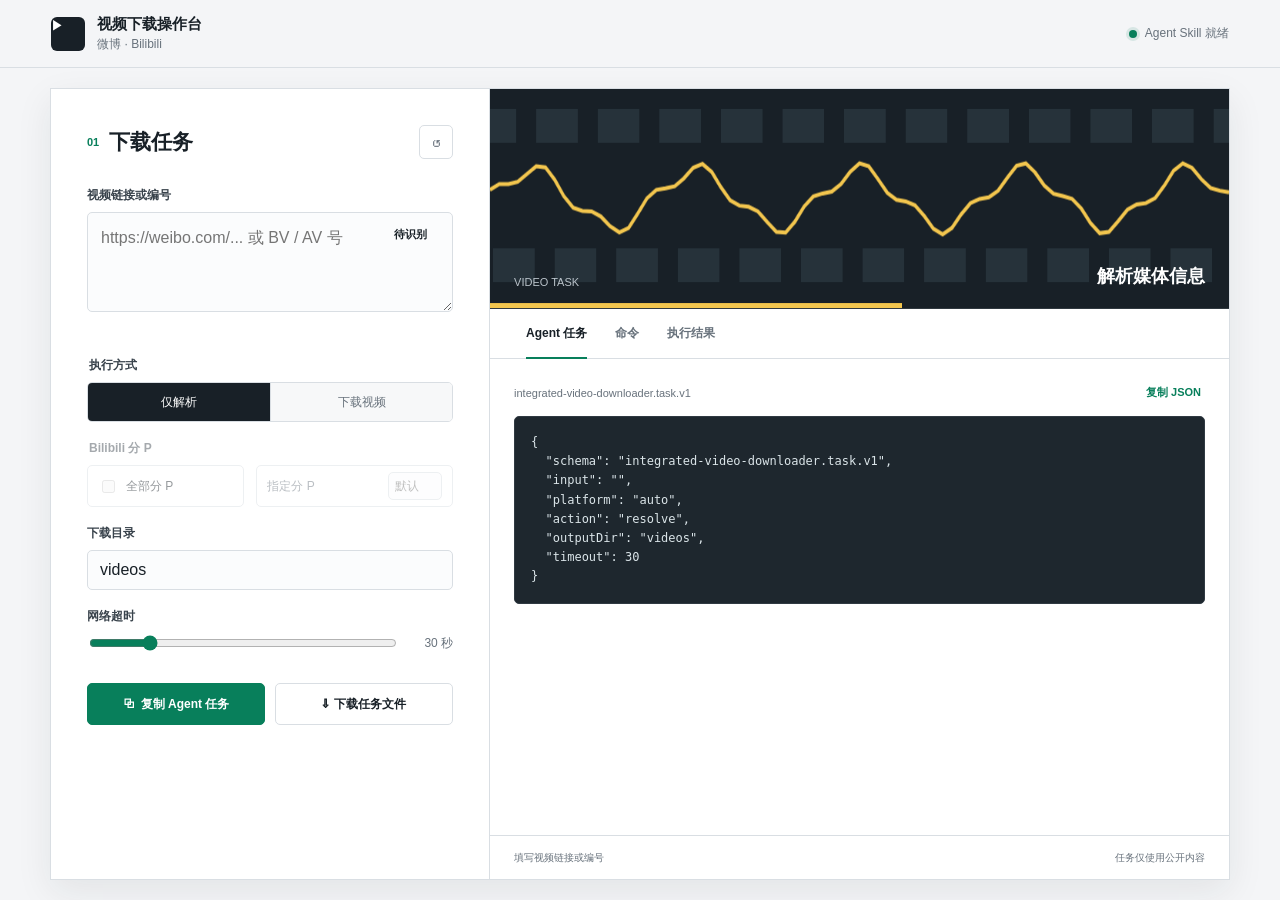
==== web/index.html @ 1642ce27 "Build static video workbench and agent skill" ====
<!doctype html>
<html lang="zh-CN">
<head>
  <meta charset="utf-8">
  <meta name="viewport" content="width=device-width, initial-scale=1">
  <meta name="theme-color" content="#f4f5f7">
  <title>视频下载操作台</title>
  <link rel="stylesheet" href="styles.css">
</head>
<body>
  <header class="topbar">
    <div class="brand">
      <span class="brand-mark" aria-hidden="true">▶</span>
      <div>
        <strong>视频下载操作台</strong>
        <span>微博 · Bilibili</span>
      </div>
    </div>
    <div class="connection-status"><span class="status-dot"></span>Agent Skill 就绪</div>
  </header>

  <main class="workspace">
    <section class="input-pane" aria-labelledby="task-heading">
      <div class="section-heading">
        <div>
          <span class="step-index">01</span>
          <h1 id="task-heading">下载任务</h1>
        </div>
        <button class="icon-button" id="resetButton" type="button" title="重置任务" aria-label="重置任务">↺</button>
      </div>

      <form id="taskForm">
        <label class="field-label" for="videoInput">视频链接或编号</label>
        <div class="url-field">
          <textarea id="videoInput" rows="3" placeholder="https://weibo.com/... 或 BV / AV 号" spellcheck="false"></textarea>
          <span id="platformBadge" class="platform-badge neutral">待识别</span>
        </div>
        <p id="inputError" class="field-error" role="alert"></p>

        <fieldset class="control-group">
          <legend>执行方式</legend>
          <div class="segmented-control">
            <label><input type="radio" name="action" value="resolve" checked><span>仅解析</span></label>
            <label><input type="radio" name="action" value="download"><span>下载视频</span></label>
          </div>
        </fieldset>

        <fieldset class="control-group" id="pageGroup" disabled>
          <legend>Bilibili 分 P</legend>
          <div class="page-controls">
            <label class="check-row"><input id="allPages" type="checkbox"><span>全部分 P</span></label>
            <label class="number-field"><span>指定分 P</span><input id="pageNumber" type="number" min="1" step="1" placeholder="默认"></label>
          </div>
        </fieldset>

        <label class="field-label" for="outputDir">下载目录</label>
        <input id="outputDir" type="text" value="videos" spellcheck="false">

        <label class="field-label" for="timeout">网络超时</label>
        <div class="range-row">
          <input id="timeout" type="range" min="10" max="120" step="5" value="30">
          <output id="timeoutValue" for="timeout">30 秒</output>
        </div>
      </form>

      <div class="primary-actions">
        <button class="primary-button" id="copyTaskButton" type="button"><span aria-hidden="true">⧉</span>复制 Agent 任务</button>
        <button class="secondary-button" id="downloadTaskButton" type="button"><span aria-hidden="true">⇩</span>下载任务文件</button>
      </div>
    </section>

    <section class="output-pane" aria-labelledby="handoff-heading">
      <div class="media-signal" id="mediaSignal">
        <canvas id="signalCanvas" width="960" height="220" aria-label="任务媒体信号预览"></canvas>
        <div class="signal-caption">
          <span id="signalPlatform">等待链接</span>
          <strong id="signalAction">准备任务</strong>
        </div>
      </div>

      <div class="tabs" role="tablist" aria-label="任务输出">
        <button role="tab" aria-selected="true" aria-controls="taskPanel" id="taskTab">Agent 任务</button>
        <button role="tab" aria-selected="false" aria-controls="commandPanel" id="commandTab">命令</button>
        <button role="tab" aria-selected="false" aria-controls="resultPanel" id="resultTab">执行结果</button>
      </div>

      <div class="tab-panel" id="taskPanel" role="tabpanel" aria-labelledby="taskTab">
        <div class="panel-toolbar"><span>integrated-video-downloader.task.v1</span><button id="copyJsonButton" type="button">复制 JSON</button></div>
        <pre id="taskJson"></pre>
      </div>

      <div class="tab-panel" id="commandPanel" role="tabpanel" aria-labelledby="commandTab" hidden>
        <div class="command-switch">
          <button class="active" data-shell="windows" type="button">Windows</button>
          <button data-shell="posix" type="button">macOS / Linux</button>
        </div>
        <pre id="commandText"></pre>
        <button class="inline-action" id="copyCommandButton" type="button">复制命令</button>
      </div>

      <div class="tab-panel result-panel" id="resultPanel" role="tabpanel" aria-labelledby="resultTab" hidden>
        <label class="field-label" for="resultInput">粘贴 Agent 返回的 JSON</label>
        <textarea id="resultInput" rows="7" placeholder='{"ok": true, "downloads": [...]}' spellcheck="false"></textarea>
        <div id="resultSummary" class="result-summary empty">尚无执行结果</div>
      </div>

      <footer class="task-footer">
        <span id="validationState">填写链接后生成任务</span>
        <span>任务仅使用公开内容</span>
      </footer>
    </section>
  </main>

  <div id="toast" class="toast" role="status" aria-live="polite"></div>
  <script src="app.js"></script>
</body>
</html>
---- web/styles.css ----
:root {
  color-scheme: light;
  --bg: #f4f5f7;
  --surface: #ffffff;
  --ink: #182027;
  --muted: #68727c;
  --line: #d9dee3;
  --accent: #087f5b;
  --accent-dark: #086247;
  --yellow: #f3c64e;
  --red: #d9485f;
  --blue: #2878b8;
  --shadow: 0 12px 34px rgba(24, 32, 39, 0.08);
  font-family: Inter, "Segoe UI", "Microsoft YaHei", sans-serif;
}

* { box-sizing: border-box; }
body { margin: 0; min-width: 320px; background: var(--bg); color: var(--ink); }
button, input, textarea { font: inherit; letter-spacing: 0; }
button { cursor: pointer; }

.topbar {
  height: 68px;
  padding: 0 clamp(18px, 4vw, 52px);
  border-bottom: 1px solid var(--line);
  display: flex;
  align-items: center;
  justify-content: space-between;
  background: rgba(244, 245, 247, 0.96);
}

.brand { display: flex; align-items: center; gap: 12px; }
.brand-mark { width: 34px; height: 34px; display: grid; place-items: center; background: var(--ink); color: white; border-radius: 6px; font-size: 13px; }
.brand strong, .brand span { display: block; }
.brand strong { font-size: 15px; }
.brand div > span { margin-top: 2px; color: var(--muted); font-size: 12px; }
.connection-status { font-size: 12px; color: var(--muted); display: flex; align-items: center; gap: 8px; }
.status-dot { width: 8px; height: 8px; border-radius: 50%; background: var(--accent); box-shadow: 0 0 0 3px rgba(8, 127, 91, 0.12); }

.workspace {
  width: min(1180px, calc(100% - 32px));
  min-height: calc(100vh - 108px);
  margin: 20px auto;
  display: grid;
  grid-template-columns: minmax(310px, 0.82fr) minmax(460px, 1.38fr);
  background: var(--surface);
  border: 1px solid var(--line);
  box-shadow: var(--shadow);
}

.input-pane { padding: clamp(22px, 3vw, 36px); border-right: 1px solid var(--line); }
.output-pane { min-width: 0; display: flex; flex-direction: column; }
.section-heading, .section-heading > div { display: flex; align-items: center; }
.section-heading { justify-content: space-between; margin-bottom: 28px; }
.section-heading > div { gap: 10px; }
.step-index { color: var(--accent); font-size: 11px; font-weight: 700; }
h1 { margin: 0; font-size: 21px; line-height: 1.2; letter-spacing: 0; }
.icon-button { width: 34px; height: 34px; border: 1px solid var(--line); border-radius: 5px; background: white; color: var(--muted); font-size: 18px; }
.icon-button:hover { color: var(--ink); border-color: #aeb6be; }

.field-label, legend { display: block; margin: 0 0 8px; color: #39434c; font-size: 12px; font-weight: 700; }
.url-field { position: relative; }
textarea, input[type="text"], input[type="number"] { width: 100%; border: 1px solid var(--line); border-radius: 5px; background: #fbfcfd; color: var(--ink); outline: none; }
textarea:focus, input:focus { border-color: var(--accent); box-shadow: 0 0 0 3px rgba(8, 127, 91, 0.1); }
#videoInput { min-height: 86px; resize: vertical; padding: 13px 92px 13px 13px; line-height: 1.5; }
.platform-badge { position: absolute; top: 10px; right: 10px; min-width: 66px; padding: 5px 8px; border-radius: 4px; text-align: center; font-size: 11px; font-weight: 700; }
.platform-badge.neutral { background: #e9edf0; color: #67727c; }
.platform-badge.weibo { background: #ffeaee; color: #b32840; }
.platform-badge.bilibili { background: #e7f3fb; color: #1f6f9e; }
.field-error { min-height: 18px; margin: 5px 0 8px; color: var(--red); font-size: 11px; }

.control-group { border: 0; padding: 0; margin: 18px 0; }
.segmented-control { display: grid; grid-template-columns: repeat(2, 1fr); border: 1px solid var(--line); border-radius: 5px; overflow: hidden; }
.segmented-control label + label { border-left: 1px solid var(--line); }
.segmented-control input { position: absolute; opacity: 0; }
.segmented-control span { height: 38px; display: grid; place-items: center; background: #f7f8f9; color: var(--muted); font-size: 12px; }
.segmented-control input:checked + span { background: var(--ink); color: white; }
.page-controls { height: 42px; display: grid; grid-template-columns: 1fr 1.25fr; gap: 12px; }
.check-row, .number-field { display: flex; align-items: center; gap: 8px; border: 1px solid var(--line); border-radius: 5px; padding: 0 10px; font-size: 12px; }
.number-field span { flex: 1; color: var(--muted); white-space: nowrap; }
.number-field input { width: 54px; height: 28px; padding: 4px 6px; }
fieldset:disabled { opacity: 0.45; }
#outputDir { height: 40px; padding: 0 12px; margin-bottom: 18px; }
.range-row { display: flex; align-items: center; gap: 14px; }
.range-row input { width: 100%; accent-color: var(--accent); }
.range-row output { width: 48px; color: var(--muted); font-size: 12px; text-align: right; white-space: nowrap; }

.primary-actions { margin-top: 30px; display: grid; grid-template-columns: 1fr 1fr; gap: 10px; }
.primary-actions button { min-height: 42px; border-radius: 5px; font-size: 12px; font-weight: 700; }
.primary-actions span { margin-right: 6px; }
.primary-button { border: 1px solid var(--accent); background: var(--accent); color: white; }
.primary-button:hover { background: var(--accent-dark); }
.secondary-button { border: 1px solid var(--line); background: white; color: var(--ink); }
.secondary-button:hover { border-color: #9fa8b1; }

.media-signal { position: relative; height: 220px; overflow: hidden; background: #182027; border-bottom: 1px solid #303940; }
.media-signal canvas { width: 100%; height: 100%; display: block; }
.signal-caption { position: absolute; left: 24px; right: 24px; bottom: 20px; display: flex; align-items: flex-end; justify-content: space-between; color: white; pointer-events: none; }
.signal-caption span { color: #bac3ca; font-size: 11px; text-transform: uppercase; }
.signal-caption strong { font-size: 18px; }

.tabs { height: 50px; display: flex; align-items: stretch; border-bottom: 1px solid var(--line); padding: 0 22px; }
.tabs button { position: relative; padding: 0 14px; border: 0; background: transparent; color: var(--muted); font-size: 12px; font-weight: 700; }
.tabs button[aria-selected="true"] { color: var(--ink); }
.tabs button[aria-selected="true"]::after { content: ""; position: absolute; left: 14px; right: 14px; bottom: -1px; height: 2px; background: var(--accent); }
.tab-panel { min-height: 288px; padding: 22px 24px; flex: 1; }
.panel-toolbar { display: flex; align-items: center; justify-content: space-between; margin-bottom: 12px; color: var(--muted); font-size: 11px; }
.panel-toolbar button, .inline-action { border: 0; background: transparent; color: var(--accent); font-size: 11px; font-weight: 700; padding: 4px; }
pre { margin: 0; max-height: 244px; overflow: auto; white-space: pre-wrap; word-break: break-word; color: #dbe5e9; background: #1e272e; border: 1px solid #303a42; border-radius: 5px; padding: 16px; font: 12px/1.6 Consolas, "SFMono-Regular", monospace; }
.command-switch { display: flex; gap: 4px; margin-bottom: 12px; }
.command-switch button { border: 1px solid var(--line); background: white; color: var(--muted); padding: 6px 10px; font-size: 11px; border-radius: 4px; }
.command-switch button.active { border-color: var(--ink); color: var(--ink); }
.inline-action { margin-top: 10px; }
.result-panel textarea { min-height: 128px; padding: 12px; resize: vertical; }
.result-summary { margin-top: 14px; border-left: 3px solid var(--accent); padding: 10px 12px; background: #edf7f3; font-size: 12px; line-height: 1.6; }
.result-summary.empty { border-color: var(--line); background: #f6f7f8; color: var(--muted); }
.result-summary.error { border-color: var(--red); background: #fff1f3; color: #9b293d; }
.task-footer { min-height: 44px; padding: 0 24px; border-top: 1px solid var(--line); display: flex; align-items: center; justify-content: space-between; color: var(--muted); font-size: 10px; }
.toast { position: fixed; left: 50%; bottom: 24px; transform: translate(-50%, 20px); padding: 9px 14px; border-radius: 4px; background: var(--ink); color: white; font-size: 12px; opacity: 0; pointer-events: none; transition: 160ms ease; }
.toast.visible { opacity: 1; transform: translate(-50%, 0); }

@media (max-width: 800px) {
  .topbar { height: 62px; padding: 0 16px; }
  .connection-status { font-size: 0; }
  .workspace { width: 100%; margin: 0; min-height: calc(100vh - 62px); grid-template-columns: 1fr; border-width: 0; box-shadow: none; }
  .input-pane { border-right: 0; border-bottom: 1px solid var(--line); }
  .media-signal { height: 176px; }
  .primary-actions { grid-template-columns: 1fr; }
  .task-footer { gap: 12px; }
}

@media (max-width: 430px) {
  .input-pane { padding: 22px 16px; }
  .page-controls { height: auto; grid-template-columns: 1fr; }
  .tab-panel { padding: 18px 16px; }
  .tabs { padding: 0 4px; }
  .tabs button { flex: 1; padding: 0 4px; }
  .signal-caption { left: 16px; right: 16px; }
  .signal-caption strong { font-size: 15px; }
}
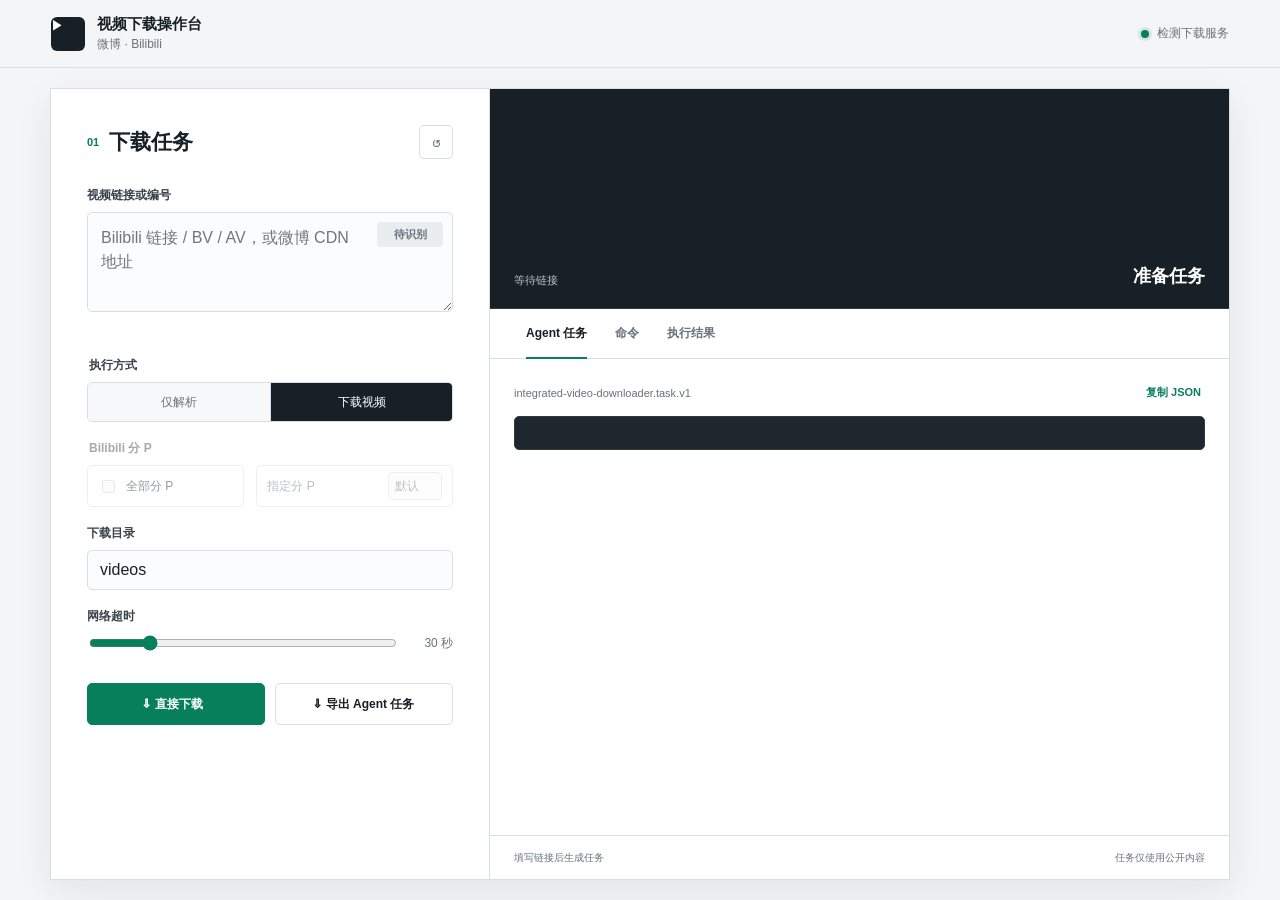
==== commit edcbe4eb: "Version static assets for Pages cache" ====
--- a/web/index.html
+++ b/web/index.html
@@ -5,7 +5,7 @@
   <meta name="viewport" content="width=device-width, initial-scale=1">
   <meta name="theme-color" content="#f4f5f7">
   <title>视频下载操作台</title>
-  <link rel="stylesheet" href="styles.css">
+  <link rel="stylesheet" href="styles.css?v=2">
 </head>
 <body>
   <header class="topbar">
@@ -16,7 +16,7 @@
         <span>微博 · Bilibili</span>
       </div>
     </div>
-    <div class="connection-status"><span class="status-dot"></span>Agent Skill 就绪</div>
+    <div class="connection-status" id="serviceStatus"><span class="status-dot offline" id="statusDot"></span><span id="statusText">检测下载服务</span></div>
   </header>
 
   <main class="workspace">
@@ -32,7 +32,7 @@
       <form id="taskForm">
         <label class="field-label" for="videoInput">视频链接或编号</label>
         <div class="url-field">
-          <textarea id="videoInput" rows="3" placeholder="https://weibo.com/... 或 BV / AV 号" spellcheck="false"></textarea>
+          <textarea id="videoInput" rows="3" placeholder="Bilibili 链接 / BV / AV，或微博 CDN 地址" spellcheck="false"></textarea>
           <span id="platformBadge" class="platform-badge neutral">待识别</span>
         </div>
         <p id="inputError" class="field-error" role="alert"></p>
@@ -40,8 +40,8 @@
         <fieldset class="control-group">
           <legend>执行方式</legend>
           <div class="segmented-control">
-            <label><input type="radio" name="action" value="resolve" checked><span>仅解析</span></label>
-            <label><input type="radio" name="action" value="download"><span>下载视频</span></label>
+            <label><input type="radio" name="action" value="resolve"><span>仅解析</span></label>
+            <label><input type="radio" name="action" value="download" checked><span>下载视频</span></label>
           </div>
         </fieldset>
 
@@ -64,8 +64,16 @@
       </form>
 
       <div class="primary-actions">
-        <button class="primary-button" id="copyTaskButton" type="button"><span aria-hidden="true">⧉</span>复制 Agent 任务</button>
-        <button class="secondary-button" id="downloadTaskButton" type="button"><span aria-hidden="true">⇩</span>下载任务文件</button>
+        <button class="primary-button" id="directActionButton" type="button"><span aria-hidden="true">⇩</span><span id="directActionText">直接下载</span></button>
+        <button class="secondary-button" id="downloadTaskButton" type="button"><span aria-hidden="true">⇩</span>导出 Agent 任务</button>
+      </div>
+      <div class="service-help" id="serviceHelp" hidden>
+        <strong>本地下载服务未连接</strong>
+        <code id="serverCommand">py -3 -S agent-skill\integrated-video-downloader\scripts\server.py</code>
+        <div class="service-help-actions">
+          <button id="copyServerCommand" type="button">复制启动命令</button>
+          <a href="https://github.com/Moonfair/VideoDownloader" target="_blank" rel="noreferrer">获取本地服务</a>
+        </div>
       </div>
     </section>
 
@@ -112,6 +120,6 @@
   </main>
 
   <div id="toast" class="toast" role="status" aria-live="polite"></div>
-  <script src="app.js"></script>
+  <script src="app.js?v=2"></script>
 </body>
 </html>
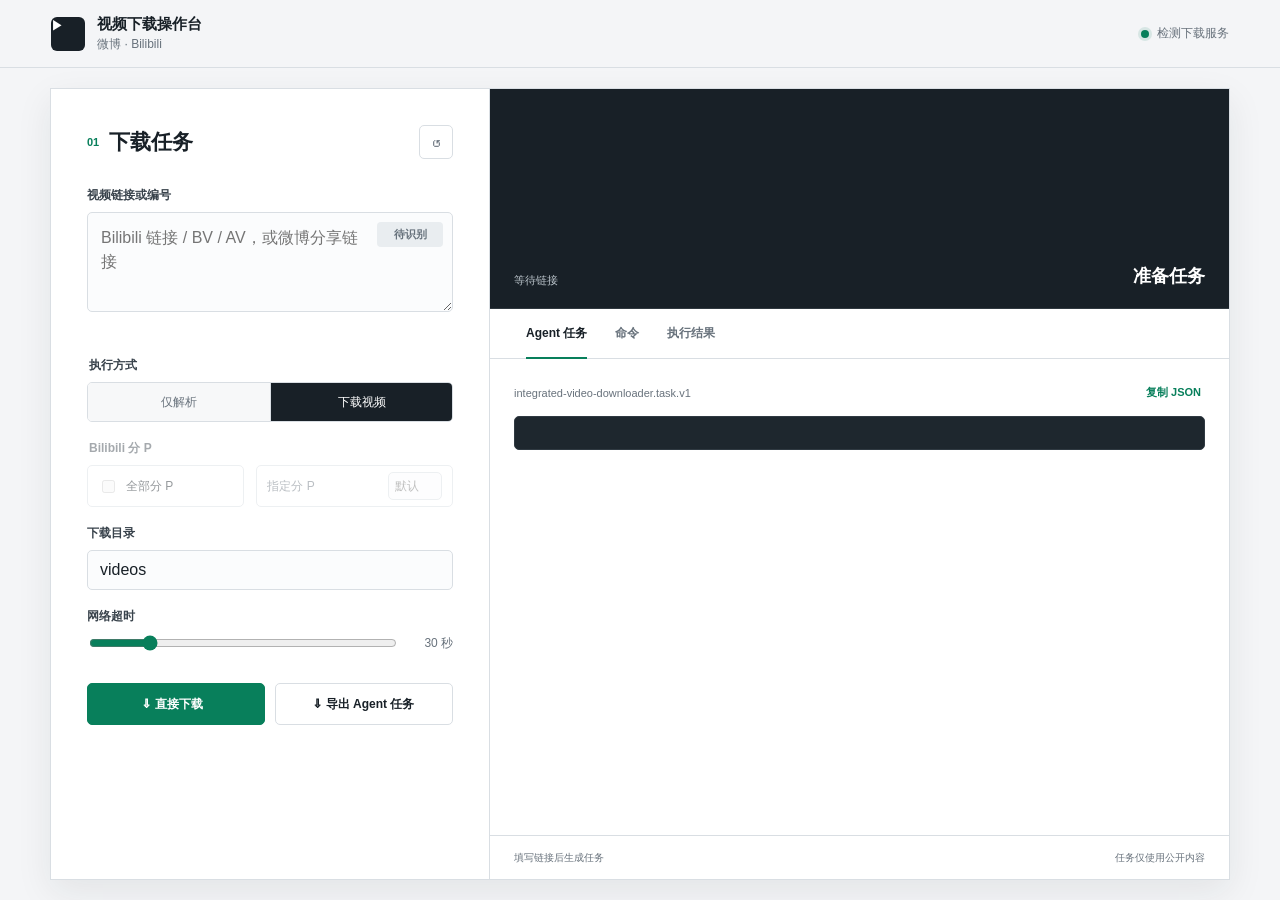
==== commit 82a5c9a0: "Resolve Weibo share links automatically" ====
--- a/web/index.html
+++ b/web/index.html
@@ -32,7 +32,7 @@
       <form id="taskForm">
         <label class="field-label" for="videoInput">视频链接或编号</label>
         <div class="url-field">
-          <textarea id="videoInput" rows="3" placeholder="Bilibili 链接 / BV / AV，或微博 CDN 地址" spellcheck="false"></textarea>
+          <textarea id="videoInput" rows="3" placeholder="Bilibili 链接 / BV / AV，或微博分享链接" spellcheck="false"></textarea>
           <span id="platformBadge" class="platform-badge neutral">待识别</span>
         </div>
         <p id="inputError" class="field-error" role="alert"></p>
